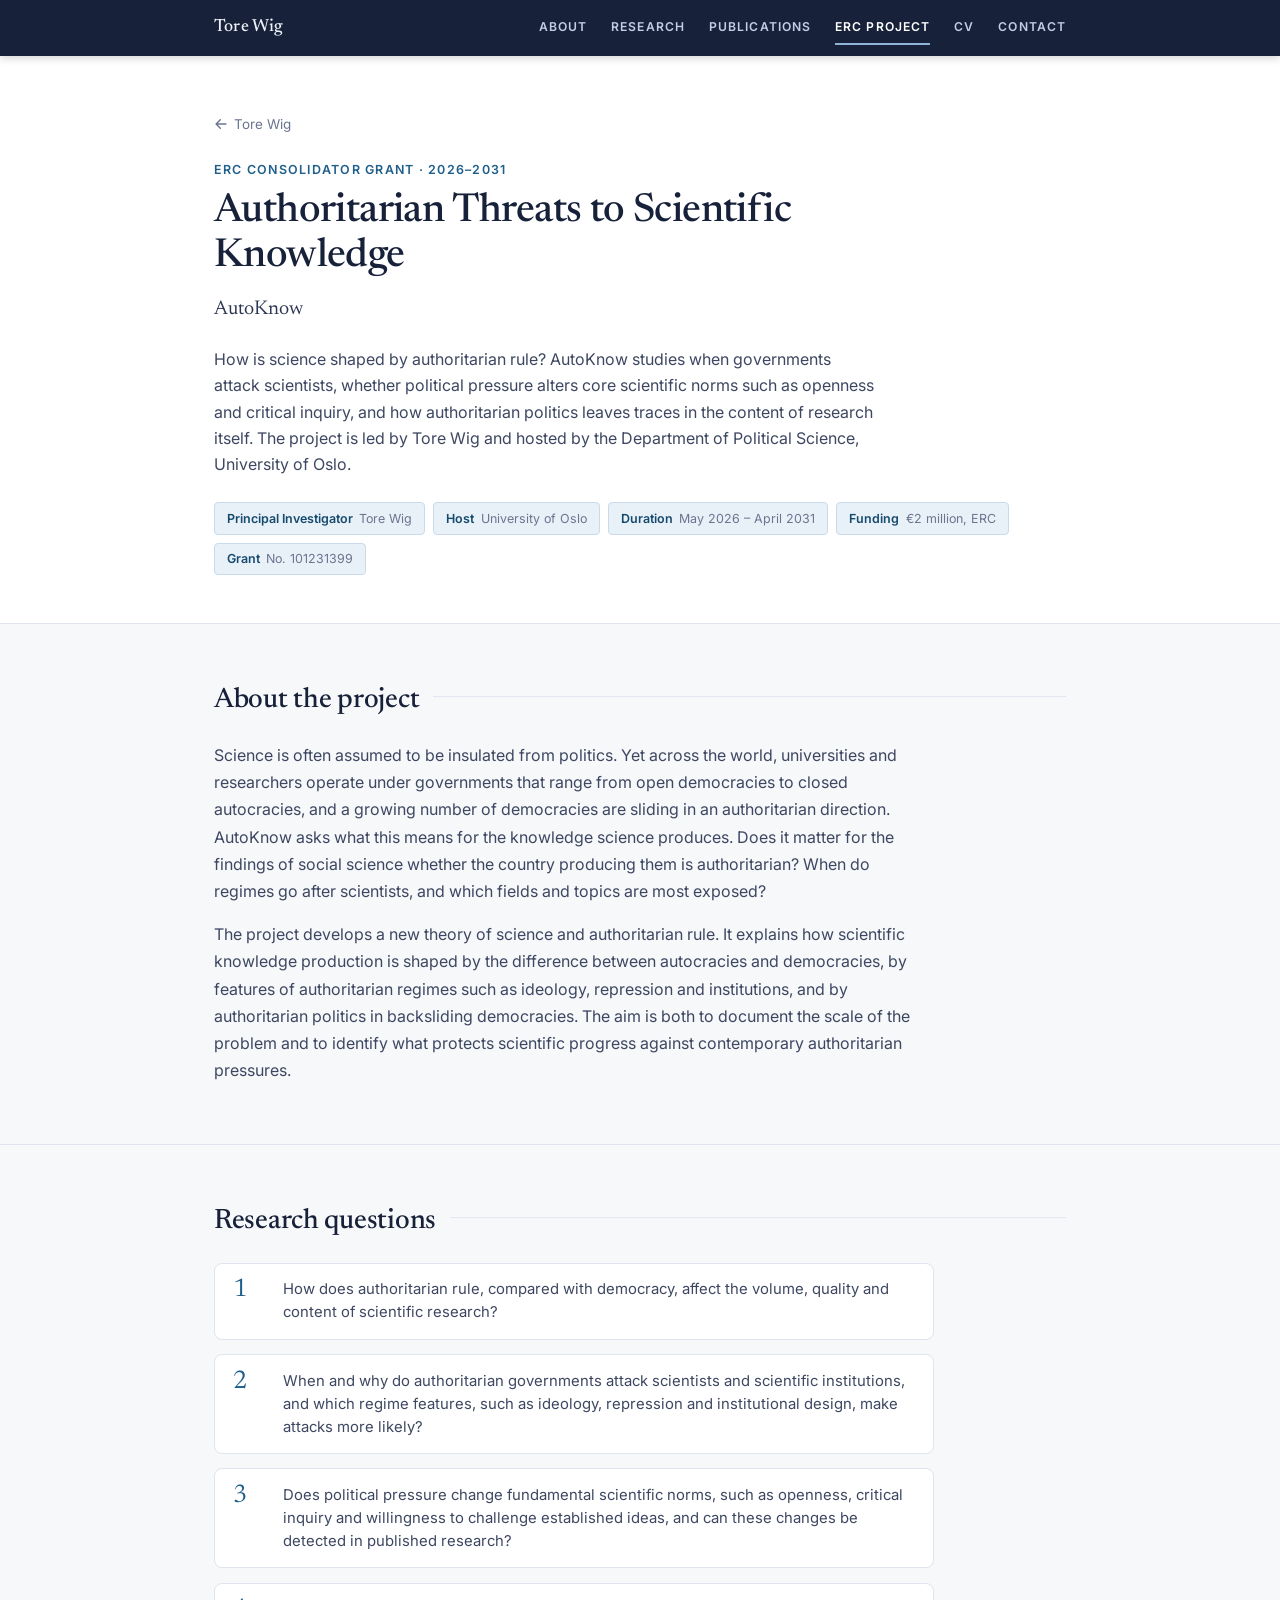
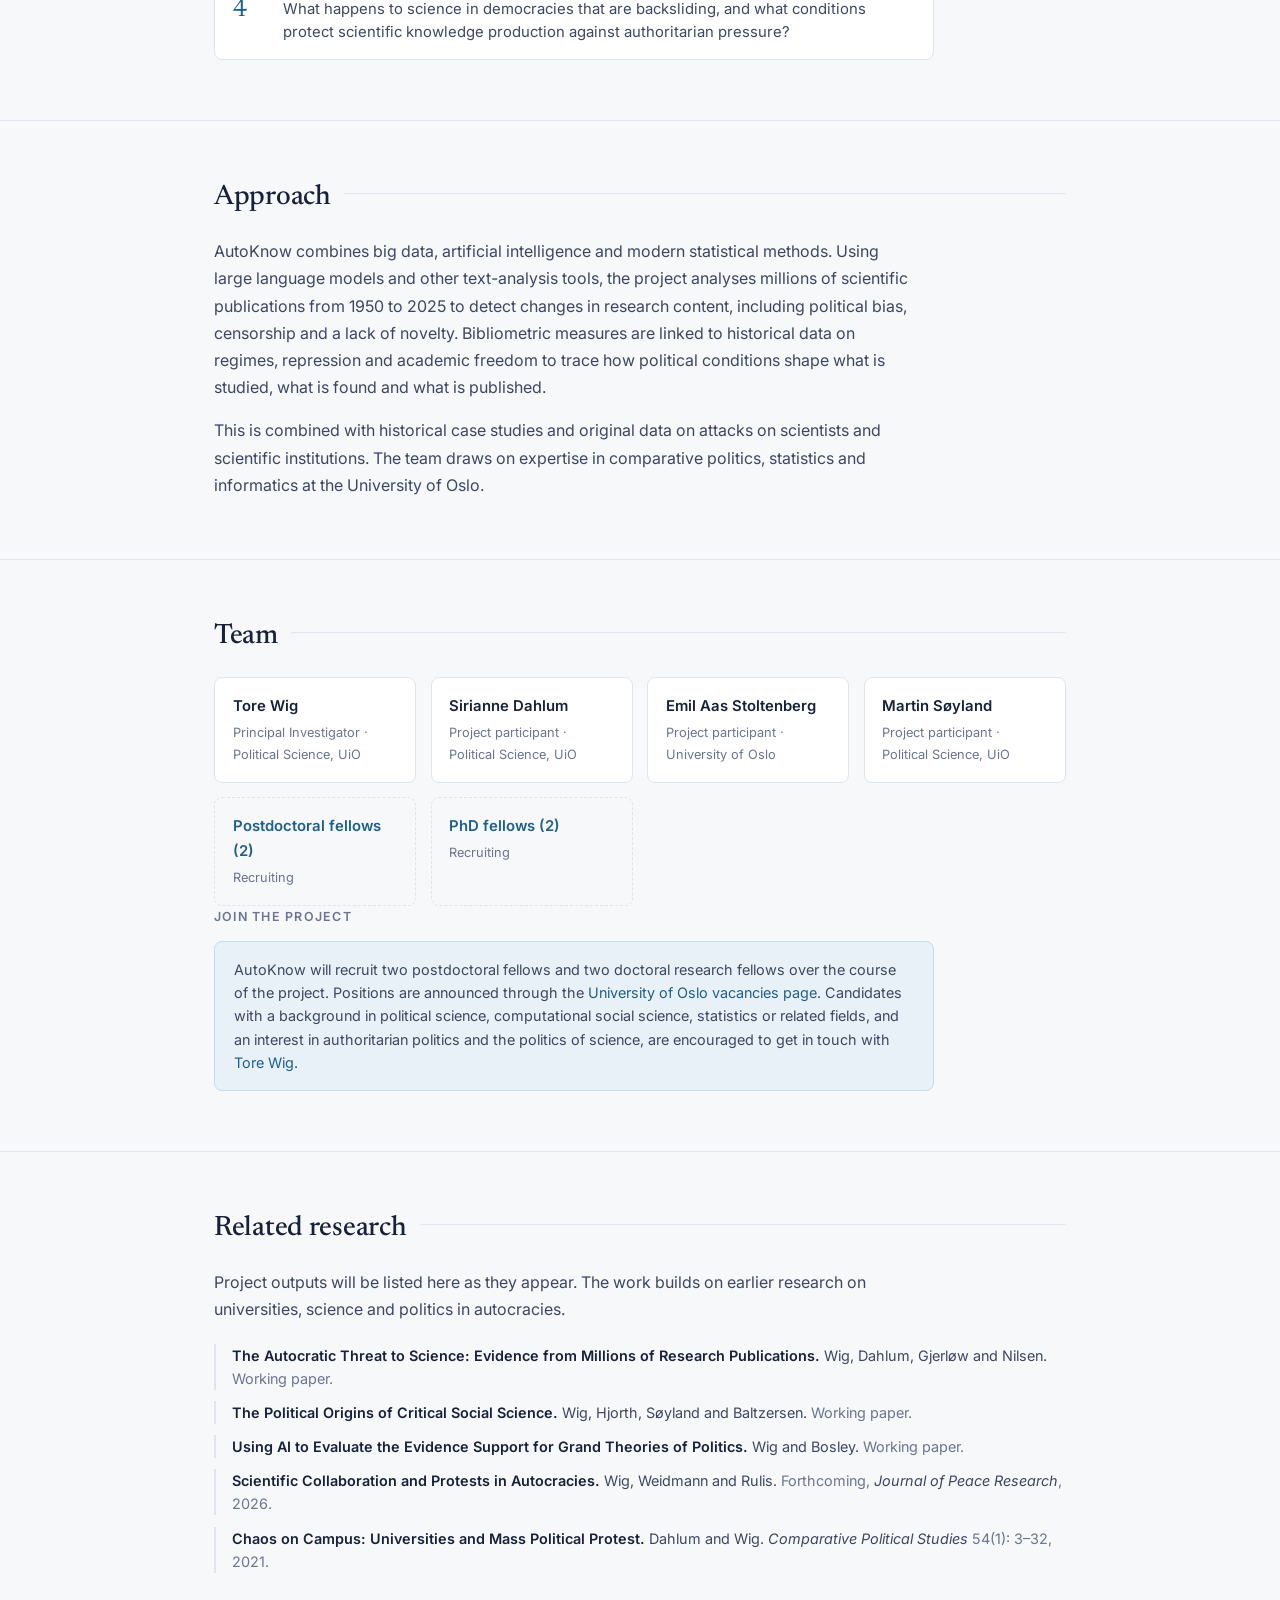
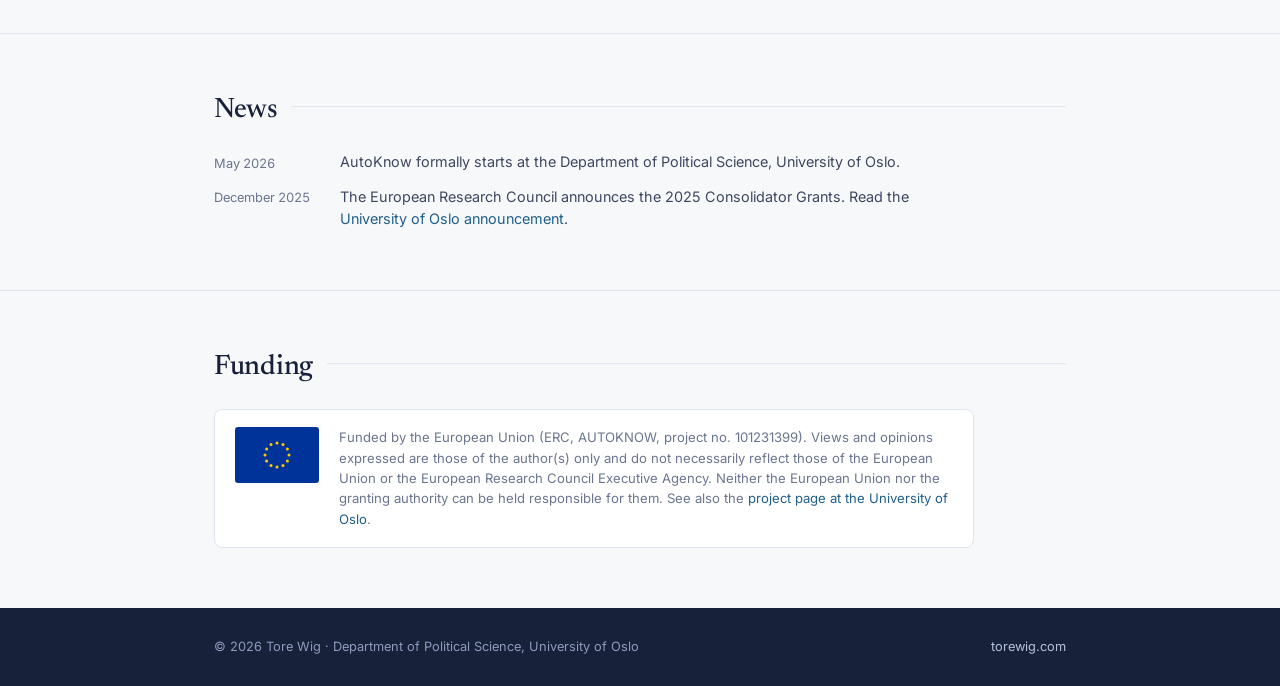
==== erc.html @ d9a1264d "Initial commit: existing site Co-Authored-By: Claude Opus 5.5 <noreply@anthropic.com>" ====
<!DOCTYPE html>
<html lang="en">
<head>
  <meta charset="UTF-8" />
  <meta name="viewport" content="width=device-width, initial-scale=1.0" />
  <title>AutoKnow — Authoritarian Threats to Scientific Knowledge</title>
  <meta name="description" content="AutoKnow is an ERC Consolidator Grant project (2026–2031) led by Tore Wig at the University of Oslo, studying how authoritarian rule shapes scientific knowledge production using AI and millions of research publications." />
  <link rel="canonical" href="https://torewig.com/erc.html" />

  <meta property="og:type" content="website" />
  <meta property="og:title" content="AutoKnow — Authoritarian Threats to Scientific Knowledge" />
  <meta property="og:description" content="ERC Consolidator Grant project (2026–2031) on how authoritarian rule affects science. PI: Tore Wig, University of Oslo." />
  <meta property="og:image" content="https://torewig.com/img/tore-wig-oxford.jpg" />
  <meta property="og:url" content="https://torewig.com/erc.html" />

  <link rel="icon" href="data:image/svg+xml,%3Csvg xmlns='http://www.w3.org/2000/svg' viewBox='0 0 64 64'%3E%3Crect width='64' height='64' rx='12' fill='%2317213a'/%3E%3Ctext x='32' y='42' text-anchor='middle' font-family='Georgia,serif' font-size='30' fill='%23eef2f9'%3ETW%3C/text%3E%3C/svg%3E" />

  <link rel="preconnect" href="https://fonts.googleapis.com" />
  <link rel="preconnect" href="https://fonts.gstatic.com" crossorigin />
  <link href="https://fonts.googleapis.com/css2?family=Inter:wght@400;500;600&family=Newsreader:ital,opsz,wght@0,6..72,400;0,6..72,500;1,6..72,400&display=swap" rel="stylesheet" />
  <link rel="stylesheet" href="style.css" />
</head>
<body>

<a class="skip-link" href="#about">Skip to content</a>

<!-- ── Navigation ──────────────────────────────────────────── -->
<nav class="site-nav" aria-label="Main">
  <div class="container">
    <a class="nav-name" href="index.html">Tore Wig</a>
    <button class="nav-toggle" aria-expanded="false" aria-controls="nav-links" aria-label="Toggle navigation">
      <svg width="22" height="22" viewBox="0 0 24 24" fill="none" stroke="currentColor" stroke-width="2" stroke-linecap="round"><path d="M4 7h16M4 12h16M4 17h16"/></svg>
    </button>
    <ul class="nav-links" id="nav-links">
      <li><a href="index.html#about">About</a></li>
      <li><a href="index.html#research">Research</a></li>
      <li><a href="index.html#publications">Publications</a></li>
      <li><a href="erc.html" aria-current="page">ERC Project</a></li>
      <li><a href="index.html#cv">CV</a></li>
      <li><a href="index.html#contact">Contact</a></li>
    </ul>
  </div>
</nav>

<!-- ── Hero ────────────────────────────────────────────────── -->
<header class="erc-hero">
  <div class="container">
    <a class="back-link" href="index.html">
      <svg width="14" height="14" viewBox="0 0 20 20" fill="currentColor"><path fill-rule="evenodd" d="M9.707 16.707a1 1 0 01-1.414 0l-6-6a1 1 0 010-1.414l6-6a1 1 0 011.414 1.414L5.414 9H17a1 1 0 110 2H5.414l4.293 4.293a1 1 0 010 1.414z" clip-rule="evenodd"/></svg>
      Tore Wig
    </a>
    <p class="kicker">ERC Consolidator Grant &middot; 2026&ndash;2031</p>
    <h1>Authoritarian Threats to Scientific Knowledge</h1>
    <p class="subtitle">AutoKnow</p>
    <p class="summary">
      How is science shaped by authoritarian rule? AutoKnow studies when governments attack
      scientists, whether political pressure alters core scientific norms such as openness and
      critical inquiry, and how authoritarian politics leaves traces in the content of research
      itself. The project is led by Tore Wig and hosted by the Department of Political Science,
      University of Oslo.
    </p>
    <div class="erc-meta">
      <span class="erc-badge">Principal Investigator <span>Tore Wig</span></span>
      <span class="erc-badge">Host <span>University of Oslo</span></span>
      <span class="erc-badge">Duration <span>May 2026 &ndash; April 2031</span></span>
      <span class="erc-badge">Funding <span>&euro;2 million, ERC</span></span>
      <span class="erc-badge">Grant <span>No. 101231399</span></span>
    </div>
  </div>
</header>

<main>

<!-- ── About the project ───────────────────────────────────── -->
<section id="about">
  <div class="container">
    <h2 class="section-heading">About the project</h2>
    <div class="lede">
      <p>
        Science is often assumed to be insulated from politics. Yet across the world, universities
        and researchers operate under governments that range from open democracies to closed
        autocracies, and a growing number of democracies are sliding in an authoritarian direction.
        AutoKnow asks what this means for the knowledge science produces. Does it matter for the
        findings of social science whether the country producing them is authoritarian? When do
        regimes go after scientists, and which fields and topics are most exposed?
      </p>
      <p>
        The project develops a new theory of science and authoritarian rule. It explains how
        scientific knowledge production is shaped by the difference between autocracies and
        democracies, by features of authoritarian regimes such as ideology, repression and
        institutions, and by authoritarian politics in backsliding democracies. The aim is both to
        document the scale of the problem and to identify what protects scientific progress against
        contemporary authoritarian pressures.
      </p>
    </div>
  </div>
</section>

<!-- ── Research questions ──────────────────────────────────── -->
<section id="questions">
  <div class="container">
    <h2 class="section-heading">Research questions</h2>
    <ol class="rq-list">
      <li><span>How does authoritarian rule, compared with democracy, affect the volume, quality and content of scientific research?</span></li>
      <li><span>When and why do authoritarian governments attack scientists and scientific institutions, and which regime features, such as ideology, repression and institutional design, make attacks more likely?</span></li>
      <li><span>Does political pressure change fundamental scientific norms, such as openness, critical inquiry and willingness to challenge established ideas, and can these changes be detected in published research?</span></li>
      <li><span>What happens to science in democracies that are backsliding, and what conditions protect scientific knowledge production against authoritarian pressure?</span></li>
    </ol>
  </div>
</section>

<!-- ── Approach ────────────────────────────────────────────── -->
<section id="approach">
  <div class="container">
    <h2 class="section-heading">Approach</h2>
    <div class="lede">
      <p>
        AutoKnow combines big data, artificial intelligence and modern statistical methods. Using
        large language models and other text-analysis tools, the project analyses millions of
        scientific publications from 1950 to 2025 to detect changes in research content, including
        political bias, censorship and a lack of novelty. Bibliometric measures are linked to
        historical data on regimes, repression and academic freedom to trace how political
        conditions shape what is studied, what is found and what is published.
      </p>
      <p>
        This is combined with historical case studies and original data on attacks on scientists
        and scientific institutions. The team draws on expertise in comparative politics, statistics
        and informatics at the University of Oslo.
      </p>
    </div>
  </div>
</section>

<!-- ── Team ────────────────────────────────────────────────── -->
<section id="team">
  <div class="container">
    <h2 class="section-heading">Team</h2>
    <div class="team-grid">
      <div class="team-card">
        <p class="name"><a href="index.html">Tore Wig</a></p>
        <p class="role">Principal Investigator &middot; Political Science, UiO</p>
      </div>
      <div class="team-card">
        <p class="name"><a href="https://www.sv.uio.no/isv/english/people/aca/siriad/" target="_blank" rel="noopener">Sirianne Dahlum</a></p>
        <p class="role">Project participant &middot; Political Science, UiO</p>
      </div>
      <div class="team-card">
        <p class="name">Emil Aas Stoltenberg</p>
        <p class="role">Project participant &middot; University of Oslo</p>
      </div>
      <div class="team-card">
        <p class="name">Martin S&oslash;yland</p>
        <p class="role">Project participant &middot; Political Science, UiO</p>
      </div>
      <div class="team-card open">
        <p class="name">Postdoctoral fellows (2)</p>
        <p class="role">Recruiting</p>
      </div>
      <div class="team-card open">
        <p class="name">PhD fellows (2)</p>
        <p class="role">Recruiting</p>
      </div>
    </div>

    <p class="subheading">Join the project</p>
    <div class="callout">
      AutoKnow will recruit two postdoctoral fellows and two doctoral research fellows over the
      course of the project. Positions are announced through the
      <a href="https://www.uio.no/english/about/vacancies/" target="_blank" rel="noopener">University of Oslo vacancies page</a>.
      Candidates with a background in political science, computational social science, statistics
      or related fields, and an interest in authoritarian politics and the politics of science, are
      encouraged to get in touch with <a href="mailto:tore.wig@stv.uio.no">Tore Wig</a>.
    </div>
  </div>
</section>

<!-- ── Related research ────────────────────────────────────── -->
<section id="outputs">
  <div class="container">
    <h2 class="section-heading">Related research</h2>
    <p class="lede" style="margin-bottom:1.25rem;">
      Project outputs will be listed here as they appear. The work builds on earlier research on
      universities, science and politics in autocracies.
    </p>
    <ul class="plain-list">
      <li>
        <span class="pub-title">The Autocratic Threat to Science: Evidence from Millions of Research Publications.</span>
        <span class="pub-authors">Wig, Dahlum, Gjerl&oslash;w and Nilsen.</span>
        <span class="pub-venue">Working paper.</span>
      </li>
      <li>
        <span class="pub-title">The Political Origins of Critical Social Science.</span>
        <span class="pub-authors">Wig, Hjorth, S&oslash;yland and Baltzersen.</span>
        <span class="pub-venue">Working paper.</span>
      </li>
      <li>
        <span class="pub-title">Using AI to Evaluate the Evidence Support for Grand Theories of Politics.</span>
        <span class="pub-authors">Wig and Bosley.</span>
        <span class="pub-venue">Working paper.</span>
      </li>
      <li>
        <span class="pub-title">Scientific Collaboration and Protests in Autocracies.</span>
        <span class="pub-authors">Wig, Weidmann and Rulis.</span>
        <span class="pub-venue">Forthcoming, <em>Journal of Peace Research</em>, 2026.</span>
      </li>
      <li>
        <span class="pub-title"><a href="https://doi.org/10.1177/0010414020919902" target="_blank" rel="noopener">Chaos on Campus: Universities and Mass Political Protest.</a></span>
        <span class="pub-authors">Dahlum and Wig.</span>
        <span class="pub-venue"><em>Comparative Political Studies</em> 54(1): 3&ndash;32, 2021.</span>
      </li>
    </ul>
  </div>
</section>

<!-- ── News ────────────────────────────────────────────────── -->
<section id="news">
  <div class="container">
    <h2 class="section-heading">News</h2>
    <ul class="timeline">
      <li>
        <span class="when">May 2026</span>
        <span>AutoKnow formally starts at the Department of Political Science, University of Oslo.</span>
      </li>
      <li>
        <span class="when">December 2025</span>
        <span>The European Research Council announces the 2025 Consolidator Grants. Read the
        <a href="https://www.sv.uio.no/isv/english/about/news-and-events/news/2025/erc-grant-to-tore-wig.html" target="_blank" rel="noopener">University of Oslo announcement</a>.</span>
      </li>
    </ul>
  </div>
</section>

<!-- ── Funding ─────────────────────────────────────────────── -->
<section id="funding">
  <div class="container">
    <h2 class="section-heading">Funding</h2>
    <div class="funding">
      <div class="emblem" aria-hidden="true">
        <!-- Placeholder: replace with the official EU emblem (img/eu-emblem.png) from the ERC communication kit -->
        <svg width="56" height="38" viewBox="0 0 56 38"><g fill="#ffcc00"><circle cx="28" cy="7" r="1.5"/><circle cx="34" cy="8.6" r="1.5"/><circle cx="38.4" cy="13" r="1.5"/><circle cx="40" cy="19" r="1.5"/><circle cx="38.4" cy="25" r="1.5"/><circle cx="34" cy="29.4" r="1.5"/><circle cx="28" cy="31" r="1.5"/><circle cx="22" cy="29.4" r="1.5"/><circle cx="17.6" cy="25" r="1.5"/><circle cx="16" cy="19" r="1.5"/><circle cx="17.6" cy="13" r="1.5"/><circle cx="22" cy="8.6" r="1.5"/></g></svg>
      </div>
      <p>
        Funded by the European Union (ERC, AUTOKNOW, project no. 101231399). Views and opinions
        expressed are those of the author(s) only and do not necessarily reflect those of the
        European Union or the European Research Council Executive Agency. Neither the European
        Union nor the granting authority can be held responsible for them.
        See also the <a href="https://www.sv.uio.no/isv/english/research/projects/autoknow/" target="_blank" rel="noopener">project page at the University of Oslo</a>.
      </p>
    </div>
  </div>
</section>

</main>

<!-- ── Footer ───────────────────────────────────────────────── -->
<footer>
  <div class="container">
    <span>&copy; <span id="year">2026</span> Tore Wig &middot; Department of Political Science, University of Oslo</span>
    <span><a href="index.html">torewig.com</a></span>
  </div>
</footer>

<script>
  (function () {
    var btn = document.querySelector('.nav-toggle');
    var links = document.getElementById('nav-links');
    if (!btn || !links) return;
    btn.addEventListener('click', function () {
      var open = links.classList.toggle('open');
      btn.setAttribute('aria-expanded', open ? 'true' : 'false');
    });
  })();
  document.getElementById('year').textContent = new Date().getFullYear();
</script>

</body>
</html>
---- style.css ----
/* ============================================================
   Tore Wig — Personal Academic Website
   ============================================================ */

/* ── Reset & tokens ─────────────────────────────────────────── */
*, *::before, *::after { box-sizing: border-box; margin: 0; padding: 0; }

:root {
  --ink:        #17213a;   /* headings, strongest text */
  --ink-2:      #2b3654;   /* secondary headings */
  --text:       #3d4761;   /* body text */
  --muted:      #6b7590;   /* meta text */
  --rule:       #dfe4ee;   /* hairlines */
  --rule-soft:  #ebeff5;
  --bg:         #f7f8fa;   /* page background */
  --paper:      #ffffff;   /* cards */
  --accent:     #1f5f8b;   /* links, highlights */
  --accent-ink: #164a6d;
  --accent-lt:  #e9f1f8;
  --accent-bd:  #c9dbea;
  --nav:        #17213a;
  --nav-text:   #c3cde3;

  --serif: 'Newsreader', 'Iowan Old Style', 'Palatino Linotype', Georgia, serif;
  --sans:  'Inter', 'Segoe UI', 'Helvetica Neue', Arial, sans-serif;

  --max-w: 900px;
  --radius: 8px;
  --nav-h: 56px;
}

html { scroll-behavior: smooth; scroll-padding-top: calc(var(--nav-h) + 12px); }

body {
  font-family: var(--sans);
  font-size: 16px;
  line-height: 1.7;
  color: var(--text);
  background: var(--bg);
  -webkit-font-smoothing: antialiased;
  text-rendering: optimizeLegibility;
}

a { color: var(--accent); text-decoration: none; }
a:hover { text-decoration: underline; text-underline-offset: 2px; }
a:focus-visible, button:focus-visible { outline: 2px solid var(--accent); outline-offset: 3px; border-radius: 2px; }

img { max-width: 100%; display: block; }

.skip-link {
  position: absolute; left: -999px; top: 0;
  background: var(--paper); color: var(--ink); padding: 0.5rem 1rem; z-index: 1000;
}
.skip-link:focus { left: 8px; top: 8px; }

/* ── Layout ─────────────────────────────────────────────────── */
.container { max-width: var(--max-w); margin: 0 auto; padding: 0 1.5rem; }

section { padding: 3.75rem 0; }
section + section { border-top: 1px solid var(--rule); }

.section-heading {
  font-family: var(--serif);
  font-size: 1.75rem;
  font-weight: 500;
  color: var(--ink);
  letter-spacing: -0.01em;
  line-height: 1.2;
  margin-bottom: 1.5rem;
  display: flex;
  align-items: baseline;
  gap: 0.85rem;
}
.section-heading::after {
  content: "";
  flex: 1;
  height: 1px;
  background: var(--rule);
  transform: translateY(-0.35em);
}

.subheading {
  font-family: var(--sans);
  font-size: 0.78rem;
  font-weight: 600;
  letter-spacing: 0.1em;
  text-transform: uppercase;
  color: var(--muted);
  margin: 2.25rem 0 0.9rem;
}
.subheading:first-of-type { margin-top: 0; }

.lede { max-width: 700px; }
.lede p { margin-bottom: 1rem; }
.lede p:last-child { margin-bottom: 0; }

.note { font-size: 0.85rem; color: var(--muted); }

/* ── Navigation ─────────────────────────────────────────────── */
nav.site-nav {
  position: sticky; top: 0; z-index: 100;
  background: var(--nav);
  box-shadow: 0 1px 0 rgba(255,255,255,0.05), 0 2px 8px rgba(0,0,0,0.18);
}
nav.site-nav .container {
  display: flex; align-items: center; justify-content: space-between;
  min-height: var(--nav-h);
}
.nav-name {
  font-family: var(--serif);
  font-size: 1.1rem;
  font-weight: 500;
  color: #eef2f9;
  letter-spacing: 0.01em;
}
.nav-name:hover { text-decoration: none; color: #fff; }

.nav-links { display: flex; gap: 1.5rem; list-style: none; }
.nav-links a {
  display: inline-block;
  padding: 0.35rem 0;
  font-size: 0.76rem;
  font-weight: 600;
  letter-spacing: 0.09em;
  text-transform: uppercase;
  color: var(--nav-text);
  border-bottom: 2px solid transparent;
  transition: color 0.15s, border-color 0.15s;
}
.nav-links a:hover { color: #fff; text-decoration: none; }
.nav-links a.active, .nav-links a[aria-current="page"] { color: #fff; border-bottom-color: #8fb3d6; }

.nav-toggle {
  display: none;
  background: none; border: 0; color: #eef2f9; cursor: pointer;
  padding: 0.4rem; margin-right: -0.4rem;
}
.nav-toggle svg { display: block; }

/* ── Hero ───────────────────────────────────────────────────── */
#hero {
  background: var(--paper);
  border-bottom: 1px solid var(--rule);
  padding: 4rem 0 3.5rem;
}
.hero-inner { display: flex; align-items: center; gap: 3rem; }
.hero-photo {
  flex-shrink: 0;
  width: 250px;
  height: auto;
  aspect-ratio: 2 / 3;
  object-fit: cover;
  border-radius: var(--radius);
  box-shadow: 0 10px 30px rgba(23,33,58,0.16);
}
.hero-text { flex: 1; min-width: 0; }
.hero-kicker {
  font-size: 0.78rem; font-weight: 600; letter-spacing: 0.1em; text-transform: uppercase;
  color: var(--accent); margin-bottom: 0.5rem;
}
.hero-text h1 {
  font-family: var(--serif);
  font-size: 3rem;
  font-weight: 500;
  color: var(--ink);
  line-height: 1.05;
  letter-spacing: -0.015em;
  margin-bottom: 0.6rem;
}
.hero-inst { font-size: 1rem; color: var(--ink-2); margin-bottom: 1.25rem; }
.hero-inst a { color: inherit; border-bottom: 1px solid var(--rule); }
.hero-inst a:hover { text-decoration: none; border-bottom-color: var(--accent); }
.hero-interests { font-size: 0.98rem; line-height: 1.65; max-width: 560px; margin-bottom: 1.5rem; }

.hero-links, .contact-links { display: flex; flex-wrap: wrap; gap: 0.5rem; }

.pill {
  display: inline-flex; align-items: center; gap: 0.4rem;
  padding: 0.38rem 0.9rem;
  font-size: 0.8rem; font-weight: 500;
  border-radius: 999px;
  border: 1px solid var(--accent-bd);
  background: var(--accent-lt);
  color: var(--accent-ink);
  transition: background 0.15s, color 0.15s, border-color 0.15s;
}
.pill svg { width: 14px; height: 14px; }
.pill:hover { background: var(--accent); border-color: var(--accent); color: #fff; text-decoration: none; }
.pill.primary { background: var(--accent); border-color: var(--accent); color: #fff; }
.pill.primary:hover { background: var(--accent-ink); border-color: var(--accent-ink); }

/* ── Highlights strip ───────────────────────────────────────── */
.highlights {
  display: grid;
  grid-template-columns: repeat(3, 1fr);
  gap: 1rem;
  margin-top: 2.5rem;
}
.highlight {
  background: var(--bg);
  border: 1px solid var(--rule);
  border-radius: var(--radius);
  padding: 0.95rem 1.1rem;
  font-size: 0.86rem;
  line-height: 1.5;
}
.highlight .label {
  display: block;
  font-size: 0.7rem; font-weight: 600; letter-spacing: 0.1em; text-transform: uppercase;
  color: var(--muted); margin-bottom: 0.25rem;
}
.highlight a { color: var(--ink); font-weight: 500; }

/* ── Research ───────────────────────────────────────────────── */
.tag-cloud { display: flex; flex-wrap: wrap; gap: 0.45rem; margin-bottom: 0.5rem; }
.tag {
  background: var(--paper);
  color: var(--ink-2);
  font-size: 0.8rem; font-weight: 500;
  padding: 0.22rem 0.7rem;
  border-radius: 4px;
  border: 1px solid var(--rule);
}

.projects-grid {
  display: grid;
  grid-template-columns: repeat(2, 1fr);
  gap: 0.9rem;
}
.project-card {
  background: var(--paper);
  border: 1px solid var(--rule);
  border-radius: var(--radius);
  padding: 1rem 1.1rem;
  display: flex; flex-direction: column; gap: 0.3rem;
  transition: border-color 0.15s, box-shadow 0.15s;
}
.project-card:hover { border-color: var(--accent-bd); box-shadow: 0 4px 16px rgba(23,33,58,0.06); }
.project-card.featured { grid-column: 1 / -1; border-left: 4px solid var(--accent); }
.project-card h4 {
  font-family: var(--serif);
  font-size: 1.08rem; font-weight: 500;
  color: var(--ink); line-height: 1.3;
}
.project-card h4 a { color: inherit; }
.project-card .role {
  font-size: 0.72rem; font-weight: 600; letter-spacing: 0.08em; text-transform: uppercase; color: var(--accent);
}
.project-card p { font-size: 0.86rem; color: var(--text); line-height: 1.55; }
.project-card .meta { font-size: 0.78rem; color: var(--muted); margin-top: auto; padding-top: 0.3rem; }

/* ── Books ──────────────────────────────────────────────────── */
.books-list { display: grid; grid-template-columns: repeat(3, 1fr); gap: 1rem; }
.book-item {
  background: var(--paper);
  border: 1px solid var(--rule);
  border-radius: var(--radius);
  padding: 1.2rem 1.25rem 1.1rem;
  display: flex; flex-direction: column;
}
.book-item .spine {
  width: 32px; height: 4px; border-radius: 2px; background: var(--accent); margin-bottom: 0.9rem;
}
.book-item h3 {
  font-family: var(--serif);
  font-size: 1.12rem; font-weight: 500; line-height: 1.3;
  color: var(--ink); margin-bottom: 0.45rem;
}
.book-item h3 a { color: inherit; }
.book-meta { font-size: 0.84rem; color: var(--muted); line-height: 1.5; }
.book-meta .pubname { color: var(--text); }
.book-item .links { margin-top: auto; padding-top: 0.8rem; }

/* ── Publications ───────────────────────────────────────────── */
.pub-tools {
  display: flex; flex-wrap: wrap; align-items: center; gap: 0.75rem 1.25rem;
  margin-bottom: 1.5rem; font-size: 0.85rem; color: var(--muted);
}
.pub-tools .pill { font-size: 0.76rem; padding: 0.3rem 0.75rem; }

.pub-year-group { display: grid; grid-template-columns: 90px 1fr; gap: 0 1.5rem; margin-bottom: 1.75rem; }
.pub-year {
  font-family: var(--serif);
  font-size: 1.15rem; font-weight: 500; color: var(--ink-2);
  padding-top: 0.15rem;
}
.pub-list { list-style: none; display: flex; flex-direction: column; gap: 1rem; }
.pub-list li {
  font-size: 0.9rem; line-height: 1.6;
  padding-left: 1rem;
  border-left: 2px solid var(--rule);
  transition: border-color 0.15s;
}
.pub-list li:hover { border-left-color: var(--accent); }
.pub-title { font-weight: 600; color: var(--ink); }
.pub-title a { color: inherit; }
.pub-authors { color: var(--text); }
.pub-venue { color: var(--muted); }
.pub-venue em, .pub-journal { font-style: italic; color: var(--text); }
.pub-links { display: inline-flex; flex-wrap: wrap; gap: 0.35rem; margin-left: 0.25rem; vertical-align: baseline; }
.chip {
  display: inline-block;
  font-size: 0.68rem; font-weight: 600; letter-spacing: 0.06em; text-transform: uppercase;
  padding: 0.05rem 0.45rem;
  border-radius: 3px;
  border: 1px solid var(--accent-bd);
  background: var(--accent-lt);
  color: var(--accent-ink);
  line-height: 1.5;
  vertical-align: 1px;
}
.chip:hover { background: var(--accent); border-color: var(--accent); color: #fff; text-decoration: none; }
.chip.award { border-color: #e6cfa0; background: #fbf5e8; color: #7a5a1c; }
.chip.award:hover { background: #7a5a1c; border-color: #7a5a1c; color: #fff; }

.plain-list { list-style: none; display: flex; flex-direction: column; gap: 0.7rem; }
.plain-list li { font-size: 0.9rem; line-height: 1.6; padding-left: 1rem; border-left: 2px solid var(--rule); }
.plain-list li:hover { border-left-color: var(--accent); }

/* ── Datasets / commentary ──────────────────────────────────── */
.card-grid { display: grid; grid-template-columns: repeat(2, 1fr); gap: 0.9rem; }
.card {
  background: var(--paper);
  border: 1px solid var(--rule);
  border-radius: var(--radius);
  padding: 1rem 1.1rem;
  font-size: 0.88rem; line-height: 1.55;
}
.card h4 { font-family: var(--serif); font-size: 1.05rem; font-weight: 500; color: var(--ink); margin-bottom: 0.3rem; line-height: 1.3; }
.card h4 a { color: inherit; }
.card .meta { font-size: 0.78rem; color: var(--muted); margin-top: 0.4rem; }

/* ── Teaching ───────────────────────────────────────────────── */
.course-list { list-style: none; display: grid; grid-template-columns: repeat(2, 1fr); gap: 0.6rem 1.5rem; }
.course-list li { font-size: 0.9rem; line-height: 1.5; display: flex; gap: 0.75rem; }
.course-list .code { flex-shrink: 0; font-family: ui-monospace, 'Cascadia Mono', Consolas, monospace; font-size: 0.78rem; color: var(--muted); padding-top: 0.15rem; min-width: 5.5em; }

/* ── CV ─────────────────────────────────────────────────────── */
.cv-grid { display: grid; grid-template-columns: repeat(2, 1fr); gap: 2rem 3rem; }
.cv-block h3 {
  font-family: var(--sans);
  font-size: 0.78rem; font-weight: 600; letter-spacing: 0.1em; text-transform: uppercase;
  color: var(--muted);
  margin-bottom: 0.75rem;
  padding-bottom: 0.4rem;
  border-bottom: 1px solid var(--rule);
}
.cv-list { list-style: none; display: flex; flex-direction: column; gap: 0.55rem; }
.cv-list li { display: flex; gap: 1rem; font-size: 0.88rem; line-height: 1.5; }
.cv-year { flex-shrink: 0; width: 88px; color: var(--muted); font-size: 0.8rem; padding-top: 0.1rem; font-variant-numeric: tabular-nums; }
.cv-desc { color: var(--text); }
.cv-desc strong { color: var(--ink); font-weight: 600; }

/* ── Contact ────────────────────────────────────────────────── */
.contact-grid { display: grid; grid-template-columns: 1fr 1fr; gap: 2rem 3rem; align-items: start; }
.contact-list { list-style: none; display: flex; flex-direction: column; gap: 0.5rem; font-size: 0.95rem; }
.contact-list li { display: flex; gap: 0.75rem; }
.contact-list .k { flex-shrink: 0; width: 70px; color: var(--muted); font-size: 0.8rem; text-transform: uppercase; letter-spacing: 0.06em; padding-top: 0.2rem; }
.contact-photo { height: auto; border-radius: var(--radius); box-shadow: 0 10px 30px rgba(23,33,58,0.14); aspect-ratio: 3 / 2; object-fit: cover; }

/* ── Footer ─────────────────────────────────────────────────── */
footer {
  background: var(--nav);
  color: #8e9bbd;
  padding: 1.75rem 0;
  font-size: 0.8rem;
}
footer .container { display: flex; flex-wrap: wrap; justify-content: space-between; gap: 0.5rem 1.5rem; }
footer a { color: #b5c2dd; }
footer a:hover { color: #fff; }

/* ── ERC page ───────────────────────────────────────────────── */
.erc-hero {
  background: var(--paper);
  border-bottom: 1px solid var(--rule);
  padding: 3.5rem 0 3rem;
}
.erc-hero .kicker {
  font-size: 0.78rem; font-weight: 600; letter-spacing: 0.1em; text-transform: uppercase;
  color: var(--accent); margin-bottom: 0.6rem;
}
.erc-hero h1 {
  font-family: var(--serif);
  font-size: 2.5rem; font-weight: 500; line-height: 1.12; letter-spacing: -0.015em;
  color: var(--ink); max-width: 720px; margin-bottom: 0.75rem;
}
.erc-hero .subtitle { font-family: var(--serif); font-size: 1.25rem; color: var(--ink-2); margin-bottom: 1.25rem; }
.erc-hero .summary { max-width: 660px; font-size: 1rem; line-height: 1.65; }
.erc-meta { display: flex; flex-wrap: wrap; gap: 0.5rem; margin-top: 1.5rem; }
.erc-badge {
  display: inline-flex; align-items: baseline; gap: 0.4rem;
  background: var(--accent-lt);
  color: var(--accent-ink);
  font-size: 0.78rem; font-weight: 600;
  padding: 0.3rem 0.75rem;
  border-radius: 4px;
  border: 1px solid var(--accent-bd);
}
.erc-badge span { font-weight: 400; color: var(--muted); }

.back-link { display: inline-flex; align-items: center; gap: 0.35rem; font-size: 0.84rem; color: var(--muted); margin-bottom: 1.5rem; }
.back-link:hover { color: var(--accent); text-decoration: none; }

.rq-list { list-style: none; counter-reset: rq; display: flex; flex-direction: column; gap: 0.9rem; max-width: 720px; }
.rq-list li {
  counter-increment: rq;
  display: grid; grid-template-columns: 2.4rem 1fr; gap: 0.75rem;
  background: var(--paper); border: 1px solid var(--rule); border-radius: var(--radius);
  padding: 0.9rem 1.1rem;
  font-size: 0.93rem; line-height: 1.55;
}
.rq-list li::before {
  content: counter(rq);
  font-family: var(--serif); font-size: 1.6rem; line-height: 1; color: var(--accent);
}

.team-grid { display: grid; grid-template-columns: repeat(auto-fill, minmax(190px, 1fr)); gap: 0.9rem; }
.team-card {
  background: var(--paper); border: 1px solid var(--rule); border-radius: var(--radius);
  padding: 1rem 1.1rem;
}
.team-card .name { font-weight: 600; color: var(--ink); font-size: 0.93rem; }
.team-card .name a { color: inherit; }
.team-card .role { font-size: 0.8rem; color: var(--muted); margin-top: 0.15rem; }
.team-card.open { border-style: dashed; background: transparent; }
.team-card.open .name { color: var(--accent); }

.callout {
  background: var(--accent-lt); border: 1px solid var(--accent-bd); border-radius: var(--radius);
  padding: 1rem 1.2rem; font-size: 0.9rem; line-height: 1.6; max-width: 720px;
}

.timeline { list-style: none; display: flex; flex-direction: column; gap: 0.75rem; max-width: 720px; }
.timeline li { display: grid; grid-template-columns: 110px 1fr; gap: 1rem; font-size: 0.9rem; line-height: 1.55; }
.timeline .when { color: var(--muted); font-size: 0.8rem; padding-top: 0.15rem; font-variant-numeric: tabular-nums; }

.funding {
  display: flex; gap: 1.25rem; align-items: flex-start;
  background: var(--paper); border: 1px solid var(--rule); border-radius: var(--radius);
  padding: 1.1rem 1.25rem; font-size: 0.82rem; color: var(--muted); line-height: 1.55; max-width: 760px;
}
.funding .emblem {
  flex-shrink: 0; width: 84px; height: 56px; border-radius: 3px;
  background: #003399; color: #ffcc00;
  display: flex; align-items: center; justify-content: center;
}

/* ── Responsive ─────────────────────────────────────────────── */
@media (max-width: 860px) {
  .highlights { grid-template-columns: 1fr; }
  .books-list { grid-template-columns: 1fr; }
  .cv-grid { grid-template-columns: 1fr; }
}

@media (max-width: 720px) {
  section { padding: 3rem 0; }
  .nav-toggle { display: block; }
  .nav-links {
    display: none;
    position: absolute; left: 0; right: 0; top: 100%;
    flex-direction: column; gap: 0;
    background: var(--nav);
    border-top: 1px solid rgba(255,255,255,0.08);
    box-shadow: 0 10px 20px rgba(0,0,0,0.25);
    padding: 0.5rem 0 0.75rem;
  }
  .nav-links.open { display: flex; }
  .nav-links li a { display: block; padding: 0.7rem 1.5rem; border-bottom: 0; }
  .nav-links a.active { background: rgba(255,255,255,0.06); }

  #hero { padding: 2.75rem 0 2.5rem; }
  .hero-inner { flex-direction: column; align-items: flex-start; gap: 1.75rem; }
  .hero-photo { width: 180px; }
  .hero-text h1 { font-size: 2.4rem; }

  .projects-grid, .card-grid, .course-list { grid-template-columns: 1fr; }
  .pub-year-group { grid-template-columns: 1fr; gap: 0.5rem; }
  .pub-year { border-bottom: 1px solid var(--rule); padding-bottom: 0.3rem; margin-bottom: 0.3rem; }
  .cv-list li { flex-direction: column; gap: 0.05rem; }
  .cv-year { width: auto; }
  .contact-grid { grid-template-columns: 1fr; }
  .contact-photo { max-width: 420px; }
  .erc-hero h1 { font-size: 1.9rem; }
  .timeline li { grid-template-columns: 1fr; gap: 0.1rem; }
}

@media (prefers-reduced-motion: reduce) {
  html { scroll-behavior: auto; }
  * { transition: none !important; }
}

@media print {
  nav.site-nav, .nav-toggle, .hero-links, .contact-links, .pub-tools, footer { display: none !important; }
  body { background: #fff; color: #000; font-size: 11pt; }
  section { padding: 1.5rem 0; }
  a { color: inherit; }
  .hero-photo { width: 120px; box-shadow: none; }
  .project-card, .book-item, .card, .highlight { box-shadow: none; }
}
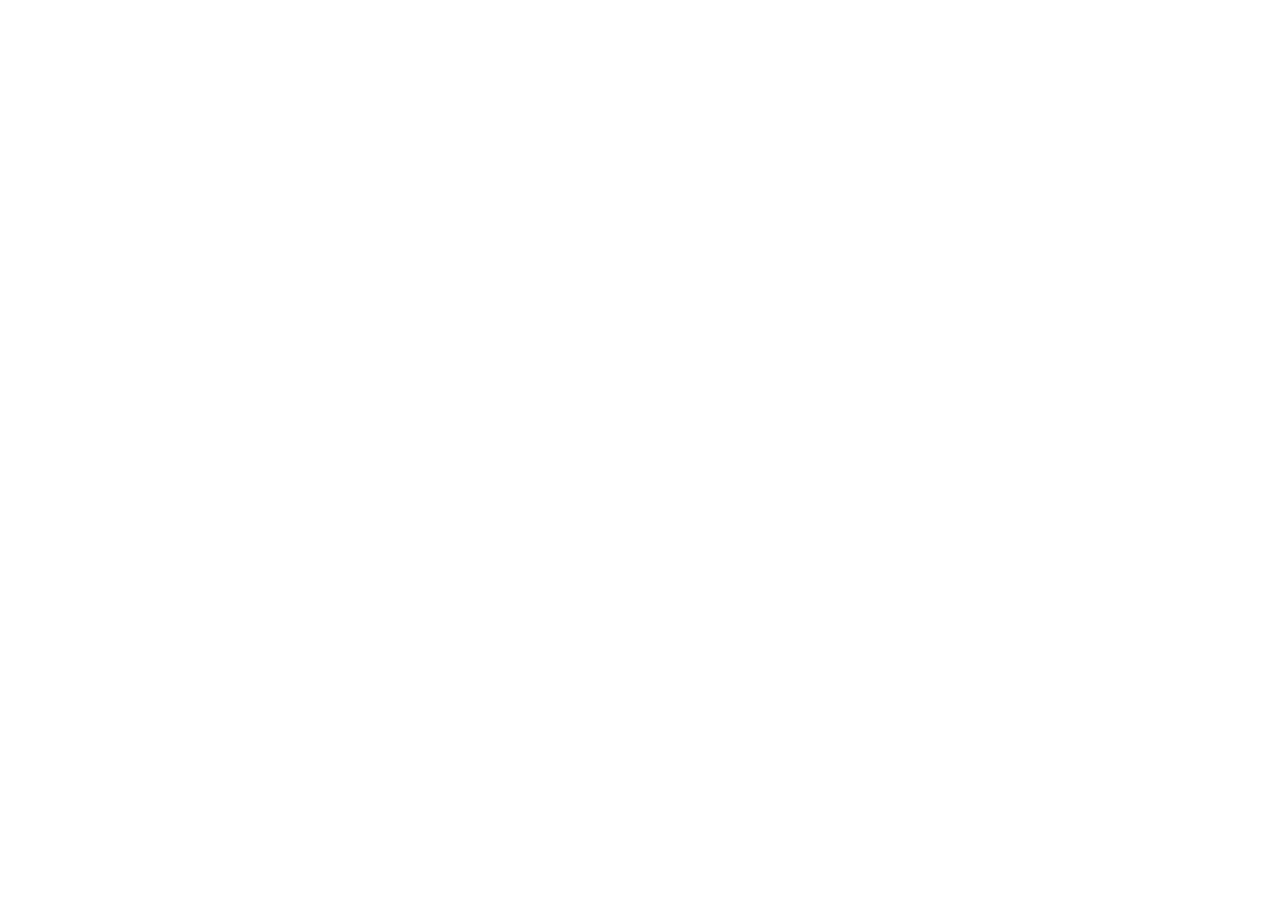
==== commit dd1a74cd: "Link to autoknow.no and fix publication metadata - Point all AutoKnow links to autoknow.no; erc.html" ====
--- a/erc.html
+++ b/erc.html
@@ -4,274 +4,22 @@
   <meta charset="UTF-8" />
   <meta name="viewport" content="width=device-width, initial-scale=1.0" />
   <title>AutoKnow — Authoritarian Threats to Scientific Knowledge</title>
-  <meta name="description" content="AutoKnow is an ERC Consolidator Grant project (2026–2031) led by Tore Wig at the University of Oslo, studying how authoritarian rule shapes scientific knowledge production using AI and millions of research publications." />
-  <link rel="canonical" href="https://torewig.com/erc.html" />
-
-  <meta property="og:type" content="website" />
-  <meta property="og:title" content="AutoKnow — Authoritarian Threats to Scientific Knowledge" />
-  <meta property="og:description" content="ERC Consolidator Grant project (2026–2031) on how authoritarian rule affects science. PI: Tore Wig, University of Oslo." />
-  <meta property="og:image" content="https://torewig.com/img/tore-wig-oxford.jpg" />
-  <meta property="og:url" content="https://torewig.com/erc.html" />
-
-  <link rel="icon" href="data:image/svg+xml,%3Csvg xmlns='http://www.w3.org/2000/svg' viewBox='0 0 64 64'%3E%3Crect width='64' height='64' rx='12' fill='%2317213a'/%3E%3Ctext x='32' y='42' text-anchor='middle' font-family='Georgia,serif' font-size='30' fill='%23eef2f9'%3ETW%3C/text%3E%3C/svg%3E" />
-
-  <link rel="preconnect" href="https://fonts.googleapis.com" />
-  <link rel="preconnect" href="https://fonts.gstatic.com" crossorigin />
-  <link href="https://fonts.googleapis.com/css2?family=Inter:wght@400;500;600&family=Newsreader:ital,opsz,wght@0,6..72,400;0,6..72,500;1,6..72,400&display=swap" rel="stylesheet" />
+  <meta http-equiv="refresh" content="0; url=https://autoknow.no/" />
+  <link rel="canonical" href="https://autoknow.no/" />
+  <meta name="robots" content="noindex" />
   <link rel="stylesheet" href="style.css" />
 </head>
 <body>
-
-<a class="skip-link" href="#about">Skip to content</a>
-
-<!-- ── Navigation ──────────────────────────────────────────── -->
-<nav class="site-nav" aria-label="Main">
-  <div class="container">
-    <a class="nav-name" href="index.html">Tore Wig</a>
-    <button class="nav-toggle" aria-expanded="false" aria-controls="nav-links" aria-label="Toggle navigation">
-      <svg width="22" height="22" viewBox="0 0 24 24" fill="none" stroke="currentColor" stroke-width="2" stroke-linecap="round"><path d="M4 7h16M4 12h16M4 17h16"/></svg>
-    </button>
-    <ul class="nav-links" id="nav-links">
-      <li><a href="index.html#about">About</a></li>
-      <li><a href="index.html#research">Research</a></li>
-      <li><a href="index.html#publications">Publications</a></li>
-      <li><a href="erc.html" aria-current="page">ERC Project</a></li>
-      <li><a href="index.html#cv">CV</a></li>
-      <li><a href="index.html#contact">Contact</a></li>
-    </ul>
-  </div>
-</nav>
-
-<!-- ── Hero ────────────────────────────────────────────────── -->
-<header class="erc-hero">
-  <div class="container">
-    <a class="back-link" href="index.html">
-      <svg width="14" height="14" viewBox="0 0 20 20" fill="currentColor"><path fill-rule="evenodd" d="M9.707 16.707a1 1 0 01-1.414 0l-6-6a1 1 0 010-1.414l6-6a1 1 0 011.414 1.414L5.414 9H17a1 1 0 110 2H5.414l4.293 4.293a1 1 0 010 1.414z" clip-rule="evenodd"/></svg>
-      Tore Wig
-    </a>
-    <p class="kicker">ERC Consolidator Grant &middot; 2026&ndash;2031</p>
-    <h1>Authoritarian Threats to Scientific Knowledge</h1>
-    <p class="subtitle">AutoKnow</p>
-    <p class="summary">
-      How is science shaped by authoritarian rule? AutoKnow studies when governments attack
-      scientists, whether political pressure alters core scientific norms such as openness and
-      critical inquiry, and how authoritarian politics leaves traces in the content of research
-      itself. The project is led by Tore Wig and hosted by the Department of Political Science,
-      University of Oslo.
-    </p>
-    <div class="erc-meta">
-      <span class="erc-badge">Principal Investigator <span>Tore Wig</span></span>
-      <span class="erc-badge">Host <span>University of Oslo</span></span>
-      <span class="erc-badge">Duration <span>May 2026 &ndash; April 2031</span></span>
-      <span class="erc-badge">Funding <span>&euro;2 million, ERC</span></span>
-      <span class="erc-badge">Grant <span>No. 101231399</span></span>
-    </div>
-  </div>
-</header>
-
 <main>
-
-<!-- ── About the project ───────────────────────────────────── -->
-<section id="about">
-  <div class="container">
-    <h2 class="section-heading">About the project</h2>
-    <div class="lede">
-      <p>
-        Science is often assumed to be insulated from politics. Yet across the world, universities
-        and researchers operate under governments that range from open democracies to closed
-        autocracies, and a growing number of democracies are sliding in an authoritarian direction.
-        AutoKnow asks what this means for the knowledge science produces. Does it matter for the
-        findings of social science whether the country producing them is authoritarian? When do
-        regimes go after scientists, and which fields and topics are most exposed?
-      </p>
-      <p>
-        The project develops a new theory of science and authoritarian rule. It explains how
-        scientific knowledge production is shaped by the difference between autocracies and
-        democracies, by features of authoritarian regimes such as ideology, repression and
-        institutions, and by authoritarian politics in backsliding democracies. The aim is both to
-        document the scale of the problem and to identify what protects scientific progress against
-        contemporary authoritarian pressures.
+  <section>
+    <div class="container">
+      <p class="lede">
+        The AutoKnow project has moved to its own website:
+        <a href="https://autoknow.no/">autoknow.no</a>.
+        <a href="index.html">Back to Tore Wig&rsquo;s homepage</a>.
       </p>
     </div>
-  </div>
-</section>
-
-<!-- ── Research questions ──────────────────────────────────── -->
-<section id="questions">
-  <div class="container">
-    <h2 class="section-heading">Research questions</h2>
-    <ol class="rq-list">
-      <li><span>How does authoritarian rule, compared with democracy, affect the volume, quality and content of scientific research?</span></li>
-      <li><span>When and why do authoritarian governments attack scientists and scientific institutions, and which regime features, such as ideology, repression and institutional design, make attacks more likely?</span></li>
-      <li><span>Does political pressure change fundamental scientific norms, such as openness, critical inquiry and willingness to challenge established ideas, and can these changes be detected in published research?</span></li>
-      <li><span>What happens to science in democracies that are backsliding, and what conditions protect scientific knowledge production against authoritarian pressure?</span></li>
-    </ol>
-  </div>
-</section>
-
-<!-- ── Approach ────────────────────────────────────────────── -->
-<section id="approach">
-  <div class="container">
-    <h2 class="section-heading">Approach</h2>
-    <div class="lede">
-      <p>
-        AutoKnow combines big data, artificial intelligence and modern statistical methods. Using
-        large language models and other text-analysis tools, the project analyses millions of
-        scientific publications from 1950 to 2025 to detect changes in research content, including
-        political bias, censorship and a lack of novelty. Bibliometric measures are linked to
-        historical data on regimes, repression and academic freedom to trace how political
-        conditions shape what is studied, what is found and what is published.
-      </p>
-      <p>
-        This is combined with historical case studies and original data on attacks on scientists
-        and scientific institutions. The team draws on expertise in comparative politics, statistics
-        and informatics at the University of Oslo.
-      </p>
-    </div>
-  </div>
-</section>
-
-<!-- ── Team ────────────────────────────────────────────────── -->
-<section id="team">
-  <div class="container">
-    <h2 class="section-heading">Team</h2>
-    <div class="team-grid">
-      <div class="team-card">
-        <p class="name"><a href="index.html">Tore Wig</a></p>
-        <p class="role">Principal Investigator &middot; Political Science, UiO</p>
-      </div>
-      <div class="team-card">
-        <p class="name"><a href="https://www.sv.uio.no/isv/english/people/aca/siriad/" target="_blank" rel="noopener">Sirianne Dahlum</a></p>
-        <p class="role">Project participant &middot; Political Science, UiO</p>
-      </div>
-      <div class="team-card">
-        <p class="name">Emil Aas Stoltenberg</p>
-        <p class="role">Project participant &middot; University of Oslo</p>
-      </div>
-      <div class="team-card">
-        <p class="name">Martin S&oslash;yland</p>
-        <p class="role">Project participant &middot; Political Science, UiO</p>
-      </div>
-      <div class="team-card open">
-        <p class="name">Postdoctoral fellows (2)</p>
-        <p class="role">Recruiting</p>
-      </div>
-      <div class="team-card open">
-        <p class="name">PhD fellows (2)</p>
-        <p class="role">Recruiting</p>
-      </div>
-    </div>
-
-    <p class="subheading">Join the project</p>
-    <div class="callout">
-      AutoKnow will recruit two postdoctoral fellows and two doctoral research fellows over the
-      course of the project. Positions are announced through the
-      <a href="https://www.uio.no/english/about/vacancies/" target="_blank" rel="noopener">University of Oslo vacancies page</a>.
-      Candidates with a background in political science, computational social science, statistics
-      or related fields, and an interest in authoritarian politics and the politics of science, are
-      encouraged to get in touch with <a href="mailto:tore.wig@stv.uio.no">Tore Wig</a>.
-    </div>
-  </div>
-</section>
-
-<!-- ── Related research ────────────────────────────────────── -->
-<section id="outputs">
-  <div class="container">
-    <h2 class="section-heading">Related research</h2>
-    <p class="lede" style="margin-bottom:1.25rem;">
-      Project outputs will be listed here as they appear. The work builds on earlier research on
-      universities, science and politics in autocracies.
-    </p>
-    <ul class="plain-list">
-      <li>
-        <span class="pub-title">The Autocratic Threat to Science: Evidence from Millions of Research Publications.</span>
-        <span class="pub-authors">Wig, Dahlum, Gjerl&oslash;w and Nilsen.</span>
-        <span class="pub-venue">Working paper.</span>
-      </li>
-      <li>
-        <span class="pub-title">The Political Origins of Critical Social Science.</span>
-        <span class="pub-authors">Wig, Hjorth, S&oslash;yland and Baltzersen.</span>
-        <span class="pub-venue">Working paper.</span>
-      </li>
-      <li>
-        <span class="pub-title">Using AI to Evaluate the Evidence Support for Grand Theories of Politics.</span>
-        <span class="pub-authors">Wig and Bosley.</span>
-        <span class="pub-venue">Working paper.</span>
-      </li>
-      <li>
-        <span class="pub-title">Scientific Collaboration and Protests in Autocracies.</span>
-        <span class="pub-authors">Wig, Weidmann and Rulis.</span>
-        <span class="pub-venue">Forthcoming, <em>Journal of Peace Research</em>, 2026.</span>
-      </li>
-      <li>
-        <span class="pub-title"><a href="https://doi.org/10.1177/0010414020919902" target="_blank" rel="noopener">Chaos on Campus: Universities and Mass Political Protest.</a></span>
-        <span class="pub-authors">Dahlum and Wig.</span>
-        <span class="pub-venue"><em>Comparative Political Studies</em> 54(1): 3&ndash;32, 2021.</span>
-      </li>
-    </ul>
-  </div>
-</section>
-
-<!-- ── News ────────────────────────────────────────────────── -->
-<section id="news">
-  <div class="container">
-    <h2 class="section-heading">News</h2>
-    <ul class="timeline">
-      <li>
-        <span class="when">May 2026</span>
-        <span>AutoKnow formally starts at the Department of Political Science, University of Oslo.</span>
-      </li>
-      <li>
-        <span class="when">December 2025</span>
-        <span>The European Research Council announces the 2025 Consolidator Grants. Read the
-        <a href="https://www.sv.uio.no/isv/english/about/news-and-events/news/2025/erc-grant-to-tore-wig.html" target="_blank" rel="noopener">University of Oslo announcement</a>.</span>
-      </li>
-    </ul>
-  </div>
-</section>
-
-<!-- ── Funding ─────────────────────────────────────────────── -->
-<section id="funding">
-  <div class="container">
-    <h2 class="section-heading">Funding</h2>
-    <div class="funding">
-      <div class="emblem" aria-hidden="true">
-        <!-- Placeholder: replace with the official EU emblem (img/eu-emblem.png) from the ERC communication kit -->
-        <svg width="56" height="38" viewBox="0 0 56 38"><g fill="#ffcc00"><circle cx="28" cy="7" r="1.5"/><circle cx="34" cy="8.6" r="1.5"/><circle cx="38.4" cy="13" r="1.5"/><circle cx="40" cy="19" r="1.5"/><circle cx="38.4" cy="25" r="1.5"/><circle cx="34" cy="29.4" r="1.5"/><circle cx="28" cy="31" r="1.5"/><circle cx="22" cy="29.4" r="1.5"/><circle cx="17.6" cy="25" r="1.5"/><circle cx="16" cy="19" r="1.5"/><circle cx="17.6" cy="13" r="1.5"/><circle cx="22" cy="8.6" r="1.5"/></g></svg>
-      </div>
-      <p>
-        Funded by the European Union (ERC, AUTOKNOW, project no. 101231399). Views and opinions
-        expressed are those of the author(s) only and do not necessarily reflect those of the
-        European Union or the European Research Council Executive Agency. Neither the European
-        Union nor the granting authority can be held responsible for them.
-        See also the <a href="https://www.sv.uio.no/isv/english/research/projects/autoknow/" target="_blank" rel="noopener">project page at the University of Oslo</a>.
-      </p>
-    </div>
-  </div>
-</section>
-
+  </section>
 </main>
-
-<!-- ── Footer ───────────────────────────────────────────────── -->
-<footer>
-  <div class="container">
-    <span>&copy; <span id="year">2026</span> Tore Wig &middot; Department of Political Science, University of Oslo</span>
-    <span><a href="index.html">torewig.com</a></span>
-  </div>
-</footer>
-
-<script>
-  (function () {
-    var btn = document.querySelector('.nav-toggle');
-    var links = document.getElementById('nav-links');
-    if (!btn || !links) return;
-    btn.addEventListener('click', function () {
-      var open = links.classList.toggle('open');
-      btn.setAttribute('aria-expanded', open ? 'true' : 'false');
-    });
-  })();
-  document.getElementById('year').textContent = new Date().getFullYear();
-</script>
-
 </body>
 </html>
--- a/style.css
+++ b/style.css
@@ -313,6 +313,8 @@
 .chip.award { border-color: #e6cfa0; background: #fbf5e8; color: #7a5a1c; }
 .chip.award:hover { background: #7a5a1c; border-color: #7a5a1c; color: #fff; }
 
+.pub-note { font-size: 0.85rem; color: var(--muted); margin: -0.25rem 0 1rem; }
+
 .plain-list { list-style: none; display: flex; flex-direction: column; gap: 0.7rem; }
 .plain-list li { font-size: 0.9rem; line-height: 1.6; padding-left: 1rem; border-left: 2px solid var(--rule); }
 .plain-list li:hover { border-left-color: var(--accent); }
